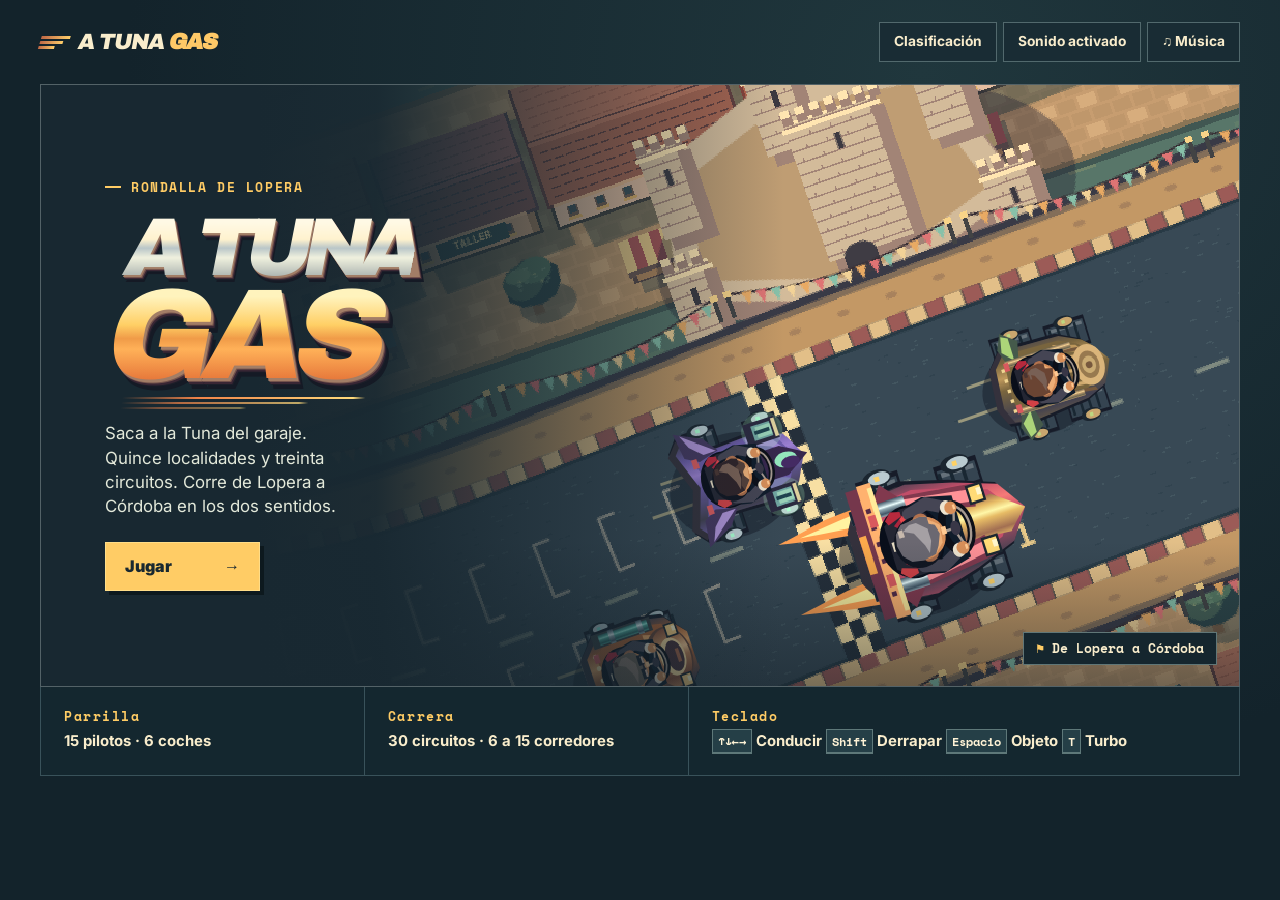
==== index.html @ ddd273cb "Publish A Tuna Gas 1.2" ====
<!doctype html>
<html lang="es">
<head>
  <meta charset="utf-8">
  <meta name="viewport" content="width=device-width, initial-scale=1">
  <meta name="theme-color" content="#14272f">
  <meta name="description" content="Carreras de la Tuna en 30 circuitos. Corre en los dos sentidos y guarda tus mejores tiempos.">
  <meta property="og:title" content="A Tuna Gas">
  <meta property="og:description" content="30 circuitos de la Tuna en 15 localidades. Compite por el mejor tiempo.">
  <meta property="og:image" content="https://atunagas.aquiestalatuna.es/promocion/final/a-tuna-gas-horizontal.webp">
  <meta name="twitter:card" content="summary_large_image">
  <title>A Tuna Gas 1.2 · Carreras de la Rondalla de Lopera</title>
  <link rel="stylesheet" href="interfaz/estilos.css">
  <link rel="stylesheet" href="interfaz/marca.css">
  <link rel="stylesheet" href="interfaz/secuencias.css">
  <link rel="stylesheet" href="interfaz/version-1.1.css">
  <link rel="stylesheet" href="interfaz/version-1.2.css">
  <script>globalThis.ATunaGas = {};</script>
  <script defer src="personajes/catalogo.js"></script>
  <script defer src="vehiculos/catalogo.js"></script>
  <script defer src="circuitos/trazado.js"></script>
  <script defer src="circuitos/lopera.js"></script>
  <script defer src="circuitos/arjona.js"></script>
  <script defer src="circuitos/banos.js"></script>
  <script defer src="circuitos/poblaciones.js"></script>
  <script defer src="circuitos/ampliacion-1.1.js"></script>
  <script defer src="circuitos/catalogo.js"></script>
  <script defer src="personajes/encuadres.js"></script>
  <script defer src="personajes/conduccion.js"></script>
  <script defer src="vehiculos/dibujo.js"></script>
  <script defer src="vehiculos/efectos.js"></script>
  <script defer src="circuitos/escenarios.js"></script>
  <script defer src="circuitos/monumentos.js"></script>
  <script defer src="sonidos/audio.js"></script>
  <script defer src="musica/reproductor.js"></script>
  <script defer src="objetos/pista.js"></script>
  <script defer src="juego/carrera.js"></script>
  <script defer src="circuitos/dibujo.js"></script>
  <script defer src="animaciones/atlas.js"></script>
  <script defer src="animaciones/escenas.js"></script>
  <script defer src="juego/repeticion.js"></script>
  <script defer src="clasificaciones/config.js"></script>
  <script defer src="clasificaciones/pantalla.js"></script>
  <script defer src="interfaz/app.js"></script>
</head>
<body>
  <div class="shell">
    <header class="bar">
      <button class="brand" id="home-button" aria-label="A Tuna Gas, volver al inicio">
        <span class="brand-mark" aria-hidden="true"><i></i><i></i><i></i></span><span class="brand-name">A TUNA <b>GAS</b></span>
      </button>
      <div class="audio-actions"><button id="ranking-button" class="quiet">Clasificación</button><button id="sound" class="quiet" aria-pressed="true">Sonido activado</button><button id="music-button" class="quiet" aria-pressed="true">♫ Música</button></div>
    </header>
    <audio id="music-main" preload="metadata" aria-hidden="true"></audio>
    <audio id="music-turbo" preload="auto" aria-hidden="true"></audio>
    <main>
      <section id="home">
        <div class="hero">
          <canvas id="cover" width="960" height="640" aria-hidden="true"></canvas>
          <div class="hero-content">
            <p class="overline"><span></span> RONDALLA DE LOPERA</p>
            <h1 class="hero-title" aria-label="A Tuna Gas">
              <span class="logo-line logo-top" data-lettering="A TUNA" aria-hidden="true"><span class="logo-fill">A TUNA</span></span>
              <span class="logo-line logo-bottom" data-lettering="GAS" aria-hidden="true"><span class="logo-fill">GAS</span></span>
              <span class="logo-stripes" aria-hidden="true"><i></i><i></i><i></i></span>
            </h1>
            <p class="hero-description">Saca a la Tuna del garaje. Quince localidades y treinta circuitos. Corre de Lopera a Córdoba en los dos sentidos.</p>
            <button class="primary" id="play">Jugar <span aria-hidden="true">→</span></button>
          </div>
          <div class="hero-caption"><span aria-hidden="true">⚑</span> De Lopera a Córdoba</div>
        </div>
        <div class="home-foot">
          <div><span class="info-label">Parrilla</span><strong>15 pilotos · 6 coches</strong></div>
          <div><span class="info-label">Carrera</span><strong>30 circuitos · 6 a 15 corredores</strong></div>
          <div class="keys"><span class="info-label">Teclado</span><strong><kbd>↑↓←→</kbd> Conducir <kbd>Shift</kbd> Derrapar <kbd>Espacio</kbd> Objeto <kbd>T</kbd> Turbo</strong></div>
        </div>
      </section>
      <section id="select" class="selection panel" hidden>
        <nav id="steps" class="steps" aria-label="Pasos de preparación">
          <button data-step="drivers">Piloto</button><button data-step="vehicles">Vehículo</button><button data-step="circuits">Circuito</button><button data-step="grid">Parrilla</button>
        </nav>
        <div class="screen-title"><h2 id="selection-title" tabindex="-1"></h2><p id="selection-note"></p></div>
        <div class="choices" id="choices"></div>
        <div class="selection-actions">
          <button class="quiet" id="back">← Volver</button><button class="primary" id="next">Continuar</button>
        </div>
      </section>
      <section id="loading" class="loading-screen panel" hidden aria-live="polite">
        <div class="brand-name">A TUNA <b>GAS</b></div>
        <h2 id="loading-title" tabindex="-1">Cargando la carrera</h2>
        <p id="loading-note"></p>
      </section>
      <section id="intro" class="starting-grid panel" hidden aria-labelledby="intro-title">
        <div class="sequence-header">
          <h2 id="intro-title" tabindex="-1">Parrilla de salida</h2>
          <button id="skip-intro" class="quiet">Ir a la cuenta atrás</button>
        </div>
        <div class="sequence-stage">
          <canvas id="intro-canvas" width="900" height="345" aria-label="Presentación de los corredores sentados en sus coches"></canvas>
          <div class="sequence-name" aria-live="polite"><strong id="intro-pilot"></strong><span id="intro-car"></span></div>
        </div>
        <ol class="lineup" id="lineup" aria-label="Participantes"></ol>
      </section>
      <section id="race" class="race-screen" hidden aria-label="Carrera">
        <div class="race-heading"><h2 id="race-title">Gran Premio de Lopera</h2><button class="quiet" id="pause">Pausar</button></div>
        <div class="viewport">
          <canvas id="track" width="960" height="560" aria-label="Vista aérea de la carrera"></canvas>
          <div class="dash" aria-label="Marcadores de carrera">
            <div><span>Puesto</span><b id="place">—</b></div><div><span>Vuelta</span><b id="lap">1/3</b></div>
            <div><span>Tiempo</span><b id="time">0:00.00</b></div>
            <div><span>Rapidez</span><b id="speed">0 km/h</b></div>
          </div>
          <canvas id="minimap" width="132" height="92" aria-label="Mapa del circuito"></canvas>
          <div class="countdown" id="countdown" aria-live="polite"></div>
          <div class="race-message" id="race-message" role="status"></div>
          <div class="inventory">
            <div class="item-slot"><span>Objeto</span><b id="item">—</b></div>
            <div class="item-slot" id="turbo-slot" title="Botellín Cruzcampo"><canvas id="bottle-icon" width="23" height="33" aria-hidden="true"></canvas><div><span>Botellín</span><br><b id="turbo-status">—</b></div></div>
          </div>
          <div class="pause-layer" id="pause-layer" hidden><h2>Carrera en pausa</h2><button class="primary" id="resume">Continuar</button><button class="quiet" id="quit">Volver a la parrilla</button></div>
        </div>
        <div class="touch" id="touch" aria-label="Mandos táctiles">
          <div class="touch-group"><button data-control="left" aria-label="Girar a la izquierda">←</button><button data-control="right" aria-label="Girar a la derecha">→</button></div>
          <div class="touch-group"><button data-control="item" aria-label="Usar objeto">Objeto</button><button data-control="turbo" aria-label="Activar turbo">Turbo</button><button data-control="drift">Derrape</button><button data-control="brake">Freno</button><button data-control="gas">Acelerar</button></div>
        </div>
        <p class="race-help">Flechas o WASD para conducir · Shift para derrapar · Espacio para usar objetos · T para el turbo · Esc para pausar</p>
      </section>
      <section id="results" class="results panel" hidden>
        <div class="screen-title"><p class="overline">A TUNA GAS · RESULTADOS</p><h2 id="result-title" tabindex="-1"></h2><p id="result-note"></p></div>
        <div class="save-score">
          <form id="time-form" hidden>
            <label for="time-name">Nombre en la clasificación</label>
            <div><input id="time-name" name="nickname" autocomplete="nickname" inputmode="text" minlength="2" maxlength="24" required>
            <button id="save-time" class="primary" type="submit">Guardar tiempo</button></div>
          </form>
          <p id="save-status" role="status"></p>
          <button id="route-ranking" type="button" class="quiet">Ver tiempos de este circuito</button>
        </div>
        <figure class="podium">
          <canvas id="podium-canvas" width="900" height="365" aria-label="Podio animado de los tres primeros clasificados"></canvas>
          <figcaption class="podium-names" id="podium-names"></figcaption>
        </figure>
        <ol id="standing"></ol>
        <div class="selection-actions"><button id="change" class="quiet">Cambiar combinación</button><button id="replay" class="primary">Repetir carrera <span aria-hidden="true">→</span></button></div>
      </section>
      <section id="ranking" class="panel" hidden aria-labelledby="ranking-title">
        <div class="screen-title"><h2 id="ranking-title" tabindex="-1">Clasificación</h2><p>Mejores tiempos de la Tuna</p></div>
        <div class="ranking-filters">
          <label>Localidad<select id="filter-town"><option value="">Todas las localidades</option></select></label>
          <label>Circuito<select id="filter-track"><option value="">Todos los circuitos</option></select></label>
          <button class="quiet" id="ranking-refresh" type="button">Actualizar</button>
        </div>
        <p class="ranking-status" id="ranking-status" role="status"></p>
        <div class="ranking-scroll"><table class="ranking-table">
          <thead><tr><th scope="col">Puesto</th><th scope="col">Jugador</th><th scope="col">Tiempo</th><th scope="col">Circuito</th><th scope="col">Piloto</th><th scope="col">Coche</th><th scope="col">Fecha</th></tr></thead>
          <tbody id="ranking-body"></tbody>
        </table></div>
        <div class="selection-actions"><button id="ranking-back" class="quiet" type="button">← Volver</button></div>
      </section>
    </main>
  </div>
</body>
</html>
---- interfaz/estilos.css ----
@font-face {
  font-family: "Archivo Black";
  src: url("fuentes/archivo-black-400.woff2") format("woff2");
  font-weight: 400;
  font-display: swap;
}
@font-face {
  font-family: "Inter";
  src: url("fuentes/inter-400-900.woff2") format("woff2");
  font-weight: 400 900;
  font-display: swap;
}
@font-face {
  font-family: "Space Mono";
  src: url("fuentes/space-mono-400.woff2") format("woff2");
  font-weight: 400;
  font-display: swap;
}
@font-face {
  font-family: "Space Mono";
  src: url("fuentes/space-mono-700.woff2") format("woff2");
  font-weight: 700;
  font-display: swap;
}
:root {
  color-scheme: dark;
  --base: #13232b;
  --panel: #192d35;
  --ink: #f9edcc;
  --muted: #b9c8c0;
  --line: #39525a;
  --gold: #ffcc65;
  --dark: #152731;
  --display: "Archivo Black", sans-serif;
  --mono: "Space Mono", monospace;
}
* { box-sizing: border-box; }
[hidden] { display: none !important; }
body {
  margin: 0;
  background: radial-gradient(ellipse at 72% 8%, #20373d 0%, var(--base) 61%);
  color: var(--ink);
  font: 1rem/1.45 Inter, sans-serif;
  min-height: 100vh;
}
button { cursor: pointer; font: inherit; color: inherit; }
button:focus-visible { outline: 3px solid #98f4df; outline-offset: 4px; }
.shell { width: min(100% - 80px, 1312px); margin-inline: auto; padding-bottom: 44px; }
.bar { min-height: 84px; display: flex; align-items: center; justify-content: space-between; gap: 14px; }
.brand { display: inline-flex; align-items: center; gap: 11px; padding: 5px 0; background: none; border: 0; font: 900 1.45rem/1 var(--display); letter-spacing: -.055em; }
.brand b { color: var(--gold); }
.quiet { display: inline-flex; gap: 8px; align-items: center; justify-content: center; border: 1px solid #52696d; background: #192c34; padding: 9px 14px; font-size: .86rem; font-weight: 700; }
.quiet:hover { background: #314953; }
.primary { display: inline-flex; align-items: center; justify-content: space-between; gap: 32px; background: var(--gold); border: 1px solid #ffdd88; color: #192830; box-shadow: 4px 4px 0 #0d191e; padding: 12px 19px; min-height: 49px; font-weight: 900; font-size: 1rem; }
.primary:hover { background: #ffe49f; }
.primary:active { transform: translate(2px, 2px); box-shadow: 2px 2px 0 #0d191e; }
.hero { min-height: clamp(488px, 67vh, 650px); isolation: isolate; overflow: hidden; position: relative; display: flex; align-items: center; border: 1px solid #536267; background: #29434a; }
.hero canvas { position: absolute; inset: 0 0 0 auto; width: 83%; height: 100%; object-fit: cover; image-rendering: pixelated; z-index: -2; }
.hero::after { content: ""; position: absolute; inset: 0; z-index: -1; background: linear-gradient(90deg, #182831 18%, #182831f7 28%, #18283193 42%, #18283100 62%), linear-gradient(0deg, #111e2680, transparent 24%); }
.hero-content { padding: clamp(26px, 5vw, 72px); }
.overline, .info-label { font: 700 .82rem/1.1 var(--mono); letter-spacing: .12em; color: var(--gold); }
.overline { display: flex; align-items: center; gap: 10px; margin: 0 0 20px; }
.overline span { width: 16px; height: 2px; background: var(--gold); }
h1, h2, p { margin-top: 0; }
.hero-description { font-size: clamp(1.05rem, 1.3vw, 1.25rem); color: #e3e9da; max-width: 245px; margin-bottom: 23px; }
.hero-content .primary { min-width: 155px; }
.hero-caption { position: absolute; bottom: 21px; right: 22px; background: #15262e; border: 1px solid #607677; padding: 7px 12px; font: 700 .84rem/1.3 var(--mono); }
.hero-caption span { color: var(--gold); }
.home-foot { display: grid; grid-template-columns: 1fr 1fr 1.7fr; border: 1px solid var(--line); border-top: 0; background: #14272f; }
.home-foot > div { display: grid; align-content: center; gap: 8px; min-height: 88px; padding: 12px 23px; border-right: 1px solid var(--line); }
.home-foot > div:last-child { border-right: 0; }
.home-foot strong { font-size: .93rem; }
kbd { padding: 2px 5px; background: #253f47; border: 1px solid #5e7879; border-bottom-width: 2px; font: 700 .77rem var(--mono); color: #fff3d6; white-space: nowrap; }
.panel { border: 1px solid var(--line); background: #172c33; }
.steps { display: flex; gap: 2px; border-bottom: 1px solid var(--line); background: var(--base); }
.steps button { min-width: 112px; background: none; padding: 14px 22px; border: 0; color: var(--muted); font: 700 .86rem var(--mono); }
.steps button[aria-current="step"] { color: var(--gold); background: var(--panel); box-shadow: inset 0 -3px var(--gold); }
.steps button:disabled { opacity: .48; cursor: default; }
.screen-title { padding: 25px 28px 12px; }
.screen-title h2, .pause-layer h2 { font: 900 clamp(1.8rem, 4vw, 3.35rem)/1 var(--display); letter-spacing: -.055em; margin-bottom: 10px; }
.screen-title p { color: var(--muted); margin-bottom: 10px; }
.choices { display: grid; grid-template-columns: repeat(4, minmax(0, 1fr)); padding: 0 28px 24px; gap: 12px; }
.choice { text-align: left; border: 1px solid #49626a; background: #1e3640; padding: 0; min-width: 0; position: relative; }
.choice:hover { border-color: #a2bfbf; }
.choice[aria-pressed="true"] { border-color: var(--gold); box-shadow: inset 0 0 0 1px var(--gold); }
.art { display: flex; justify-content: center; align-items: flex-end; height: 93px; overflow: hidden; background: linear-gradient(155deg, #43555a, #29414a); border-bottom: 1px solid #49626a; }
.art img { display: block; height: 151px; width: auto; transform: translateY(60px); image-rendering: pixelated; }
.choice-copy { display: block; padding: 10px 12px; }
.choice-name { display: block; font-weight: 850; line-height: 1.16; }
.choice-role { display: block; color: var(--muted); font: .75rem var(--mono); margin-top: 5px; }
.selected-mark { display: none; position: absolute; right: 6px; top: 6px; background: var(--gold); color: var(--dark); font: 900 .92rem/1 var(--mono); padding: 4px 6px; }
.choice[aria-pressed="true"] .selected-mark { display: block; }
.choices.vehicle-list { grid-template-columns: repeat(3, minmax(0, 1fr)); }
.kart-art { align-items: center; height: 126px; background: repeating-linear-gradient(125deg, #27414a 0 36px, #2d4750 36px 72px); }
.kart-art canvas { width: 172px; max-width: 100%; object-fit: contain; image-rendering: pixelated; }
.stats { display: flex; flex-direction: column; gap: 6px; padding: 0 12px 12px; }
.stat { display: grid; grid-template-columns: 1fr minmax(34px, 37%) 15px; gap: 7px; align-items: center; font: .74rem var(--mono); }
.stat meter { width: 100%; height: 10px; accent-color: var(--gold); }
.stat meter::-webkit-meter-optimum-value { background: var(--gold); }
.selection-actions { display: flex; justify-content: space-between; gap: 12px; margin-top: 0; padding: 16px 28px; border-top: 1px solid var(--line); background: #14272e; }
.choices.grid-preview { display: grid; grid-template-columns: minmax(240px, 1fr) minmax(200px, .8fr); }
.combination-card { position: relative; background: repeating-linear-gradient(124deg, #233d47 0 41px, #294752 41px 82px); display: grid; place-items: center; min-height: 250px; border: 1px solid var(--line); }
.combination-card canvas { width: min(93%, 350px); image-rendering: pixelated; }
.combination-details { padding: 21px; border: 1px solid var(--line); }
.combination-details h3 { margin: 0 0 6px; font-size: 1.3rem; }
.combination-details .stats { padding: 0; width: min(100%, 290px); }
.combination-details p { color: var(--muted); margin-bottom: 11px; }
.race-heading { display: flex; align-items: center; justify-content: space-between; gap: 12px; padding-bottom: 10px; }
.race-heading h2 { margin: 0; font-size: clamp(1.0rem, 3vw, 1.6rem); }
.viewport { position: relative; isolation: isolate; overflow: hidden; border: 1px solid #627d7a; background: #304f44; }
#track { width: 100%; height: min(53vw, max(285px, calc(100dvh - 173px)), 700px); display: block; image-rendering: pixelated; }
.dash { position: absolute; inset: 12px auto auto 12px; display: flex; gap: 2px; }
.dash div, .item-slot { background: #152830ed; border: 1px solid #798382; padding: 6px 10px; display: grid; }
.dash span, .item-slot span { color: #c9d6cf; font: 700 .69rem var(--mono); text-transform: uppercase; }
.dash b, .item-slot b { color: var(--gold); font: 700 1.15rem/1.12 var(--mono); white-space: nowrap; }
#minimap { position: absolute; right: 12px; top: 12px; background: #152830e8; border: 1px solid #798382; width: min(16%, 132px); height: auto; }
.item-slot { position: absolute; right: 12px; bottom: 12px; }
.countdown { position: absolute; inset: 0; display: grid; place-items: center; pointer-events: none; font: 900 clamp(2.6rem, 8vw, 7rem)/1 var(--display); color: var(--gold); text-shadow: 4px 5px #17282e; }
.race-message { position: absolute; bottom: 18px; left: 12px; background: #152830ee; padding: 5px 9px; color: #ffe39e; font: 700 .9rem var(--mono); pointer-events: none; }
.race-message:empty { display: none; }
.pause-layer { position: absolute; inset: 0; background: #13262ed9; display: grid; align-content: center; justify-items: center; gap: 12px; z-index: 1; padding: 12px; }
.pause-layer h2 { margin: 0; text-align: center; }
.race-help { text-align: center; padding-top: 11px; color: var(--muted); font-size: .85rem; }
.touch { display: none; }
.results #standing { display: grid; list-style: none; padding: 0 28px 20px; margin: 0; gap: 5px; }
#standing li { display: grid; grid-template-columns: 45px 1fr 1fr auto; align-items: center; gap: 8px; padding: 10px 14px; background: #233e47; border: 1px solid #496069; }
#standing li.you { border-color: var(--gold); }
#standing li span:first-child { color: var(--gold); font: 700 1.05rem var(--mono); }
#standing li span:nth-last-child(2) { color: var(--muted); }
#standing time, #standing li span:last-child { font: .86rem var(--mono); }
@media (max-width: 800px) {
  .shell { width: calc(100% - 32px); }
  .hero canvas { width: 100%; object-position: 60% center; }
  .hero::after { background: linear-gradient(90deg, #182831f5 14%, #182831bf 32%, #18283100 100%), linear-gradient(0deg, #111e26a0, transparent 26%); }
  .home-foot { grid-template-columns: 1fr 1fr; }
  .home-foot > div:nth-child(2) { border-right: 0; }
  .home-foot .keys { grid-column: span 2; border-top: 1px solid var(--line); min-height: 65px; }
  .choices { grid-template-columns: repeat(3, minmax(0, 1fr)); }
  .choices.vehicle-list { grid-template-columns: repeat(2, minmax(0, 1fr)); }
}
@media (max-width: 570px) {
  .shell { width: calc(100% - 20px); }
  .bar { min-height: 61px; }
  .brand { font-size: 1.17rem; }
  .hero { min-height: 510px; align-items: flex-end; }
  .hero-content { padding: 23px 22px 57px; }
  .hero canvas { height: 100%; object-position: 69% 50%; }
  .hero::after { background: linear-gradient(0deg, #182831 5%, #182831ec 33%, #18283110 86%); }
  .hero-caption { bottom: 10px; right: 11px; font-size: .72rem; }
  .home-foot > div { min-height: 67px; padding: 11px 13px; }
  .home-foot strong { font-size: .81rem; }
  .home-foot .keys { display: none; }
  .steps button { min-width: 0; flex: 1; padding: 13px 8px; }
  .screen-title, .selection-actions { padding-left: 12px; padding-right: 12px; }
  .choices, .results #standing { padding-left: 12px; padding-right: 12px; }
  .choices { grid-template-columns: repeat(2, minmax(0, 1fr)); gap: 8px; }
  .choices.grid-preview { grid-template-columns: 1fr; }
  .art { height: 77px; }
  .kart-art { height: 80px; }
  .selection-actions .primary { gap: 9px; }
  .dash { top: 5px; left: 5px; }
  .dash div, .item-slot { padding: 3px 5px; }
  .dash span, .item-slot span { font-size: .55rem; }
  .dash b, .item-slot b { font-size: .77rem; }
  #minimap { right: 5px; top: 5px; }
  .item-slot { right: 5px; bottom: 5px; }
  .race-message { bottom: 5px; left: 5px; font-size: .65rem; }
  .viewport #track { height: max(230px, calc(100dvh - 238px)); object-fit: fill; }
  #standing li { grid-template-columns: 24px 1fr auto; padding: 8px; font-size: .82rem; }
  #standing li span:nth-child(3) { display: none; }
}
@media (pointer: coarse), (max-width: 700px) {
  .touch { display: flex; flex-wrap: wrap; justify-content: space-between; gap: 6px; margin-top: 9px; }
  .touch-group { display: flex; gap: 4px; }
  .touch button { min-width: 40px; min-height: 46px; padding: 4px 6px; font-size: .76rem; font-weight: 800; background: #233f48; border: 1px solid #698183; touch-action: none; user-select: none; }
  .touch button[data-control="gas"] { background: var(--gold); color: var(--dark); }
  .touch button.active { filter: brightness(1.35); }
  .race-help { display: none; }
}
@media (prefers-reduced-motion: reduce) { *, *::before, *::after { scroll-behavior: auto !important; } }
---- interfaz/marca.css ----
:root {
  --brand-metal: linear-gradient(180deg,#fff9e5 12%,#fff2ce 38%,#b9c6c8 51%,#f0f1de 65%,#9ea7a7 100%);
  --brand-fire: linear-gradient(180deg,#fff3bd 12%,#ffcf65 39%,#f09b48 52%,#ffb158 62%,#e57539 93%);
}
.brand { gap: 9px; font: 400 1.38rem/1 var(--display); white-space: nowrap; }
.brand-name { transform: skewX(-10deg); }
.brand b { color: #ffc967; }
.brand-mark { width: 29px; height: 22px; transform: skewX(-17deg); display: grid; align-content: center; gap: 2px; }
.brand-mark i { width: 100%; height: 3px; background: linear-gradient(90deg,#be6745,#ffcf6a); }
.brand-mark i:nth-child(2) { width: 78%; }
.brand-mark i:nth-child(3) { width: 56%; }
.hero-title {
  position: relative; isolation: isolate; width: max-content; color: #fff3d6;
  font: 400 clamp(4.8rem, 10vw, 10rem)/.77 var(--display); letter-spacing: -.078em;
  line-height: .82; margin: 0 0 32px; text-shadow: none; transform: skewX(-11deg);
}
.hero-title .logo-line { display: block; position: relative; isolation: isolate; }
.hero-title .logo-line::after {
  content: attr(data-lettering); position: absolute; inset: 0; z-index: 0; color: transparent;
  text-shadow: .017em .02em #a27d66,.03em .035em #73524c,.044em .049em #392634,.052em .055em #1c1e29,.073em .084em #151a25;
}
.hero-title .logo-top { font-size: .64em; margin: 0 0 .035em .13em; }
.hero-title .logo-bottom { margin-left: .085em; color: #ffbc58; }
.logo-fill { display: block; position: relative; z-index: 1; background: var(--brand-metal); background-clip: text; color: transparent; }
.logo-bottom .logo-fill { background-image: var(--brand-fire); }
.logo-stripes { position: absolute; display: grid; gap: 3px; left: .28em; bottom: -.158em; width: 81%; }
.logo-stripes i { height: 2px; background: linear-gradient(90deg,#e5753800,#f08348 31%,#ffda7b 95%,#ffda7b00); }
.logo-stripes i + i { width: 77%; opacity: .72; }
.logo-stripes i + i + i { width: 52%; opacity: .45; }
.choices.circuit-list { grid-template-columns: repeat(3, minmax(0,1fr)); }
.circuit-art { display: block; width: 100%; height: auto; aspect-ratio: 8 / 5; object-fit: cover; image-rendering: pixelated; }
.circuit-map { position: absolute; width: 35%; min-width: 58px; height: auto; top: 8px; left: 8px; border: 1px solid #ffd68f85; image-rendering: auto; }
.circuit-card .choice-copy { min-height: 118px; padding: 13px 13px 16px; }
.circuit-card .choice-name { font-size: clamp(.92rem, 1.7vw, 1.34rem); }
.circuit-card .choice-role { line-height: 1.5; }
.circuit-info { color: var(--gold); display: block; font: 700 .67rem/1.45 var(--mono); margin-top: 7px; }
.loading-screen {
  display: grid; place-content: center; justify-items: center; min-height: min(65vh,555px); padding: 26px;
  background: radial-gradient(ellipse at 63% 54%, #394349, #182a32 64%); text-align: center;
}
.loading-screen .brand-name { color: var(--ink); font: 400 clamp(2rem,8vw,5.1rem)/.99 var(--display); letter-spacing: -.07em; margin-bottom: 18px; }
.loading-screen h2 { margin: 0 0 12px; }
.loading-screen p { color: var(--muted); margin-bottom: 0; }
.kart-art { background: radial-gradient(ellipse at 50% 44%,#425763,#27414a 61%,#20363f); }
.kart-art canvas { width: 196px; }
@media (max-width: 800px) {
  .choices.circuit-list { grid-template-columns: 1fr 1fr; }
}
@media (max-width: 570px) {
  .brand { font-size: 1.17rem; }
  .brand-mark { width: 23px; }
  .steps button { font-size: .73rem; }
  .hero-title { margin-bottom: 28px; }
  .choices.circuit-list { grid-template-columns: 1fr; }
  .circuit-card .choice-copy { min-height: 0; }
  .circuit-art { aspect-ratio: 2.2; }
}
---- interfaz/secuencias.css ----
.screen-title h2[tabindex='-1']:focus, #intro-title:focus { outline:none; }
.starting-grid { display:grid; gap:14px; padding:22px 26px 20px; }
.sequence-header { display:flex; align-items:center; justify-content:space-between; gap:15px; }
.sequence-header h2 { font:400 clamp(1.35rem,3.5vw,2.5rem)/1.05 var(--display); margin:0; letter-spacing:-.045em; }
.sequence-stage { isolation:isolate; position:relative; background:#14212b; overflow:hidden; border:1px solid #62747b; }
.sequence-stage canvas { display:block; width:100%; max-height:50vh; object-fit:contain; background:#14212b; image-rendering:pixelated; }
.sequence-name { position:absolute; inset:auto auto 12px 12px; padding:7px 11px; background:#162631ee; border-left:3px solid #ffcf76; }
.sequence-name strong { display:block; font-size:clamp(.9rem,3vw,1.75rem); color:#ffdf9a; }
.sequence-name span { font-size:clamp(.69rem,1.7vw,.95rem); color:#d5ddd7; }
.lineup { display:grid; grid-template-columns:repeat(6,minmax(0,1fr)); gap:5px; padding:0; margin:0; list-style:none; }
.lineup li { background:#213942; border:1px solid #536972; padding:6px; font-size:.76rem; min-width:0; overflow-wrap:anywhere; }
.lineup li[aria-current] { border-color:#ffca6c; color:#ffdd92; background:#2d444b; }
.lineup li span { color:#e4b769; padding-right:5px; font-family:var(--mono); }
.podium { margin:0 28px 18px; border:1px solid #58686e; }
.podium canvas { display:block; width:100%; height:auto; image-rendering:pixelated; }
.podium-names { display:grid; grid-template-columns:repeat(3,minmax(0,1fr)); gap:3px; padding:4px; background:#142630; }
.podium-names div { text-align:center; padding:7px 4px; min-width:0; background:#263d45; overflow-wrap:anywhere; }
.podium-names b { color:#f9d289; }
.podium-names span { display:block; color:#d1dcd1; font-size:.74rem; }
@media(max-width:650px){
  .starting-grid{padding:12px;gap:8px;}
  .sequence-name{inset:auto auto 5px 5px;padding:3px 7px;}
  .lineup{grid-template-columns:repeat(3,minmax(0,1fr));}
  .podium{margin:0 12px 12px;}
  .podium-names b{font-size:.78rem;}
  .podium-names span{font-size:.65rem;}
}
---- interfaz/version-1.1.css ----
.bar .audio-actions { display:flex; flex-wrap:wrap; justify-content:flex-end; gap:6px; }
.choices.grid-preview { grid-template-columns:minmax(0,1.55fr) minmax(220px,.7fr); align-items:start; }
.grid-details { order:2; display:grid; gap:12px; }
.selection:has(.grid-preview) .selection-actions { position:sticky; bottom:0; z-index:3; }
@media(min-width:721px) { .grid-details {position:sticky;top:12px;} }
.grid-details p { margin-bottom:7px; }
.grid-count { display:grid; gap:5px; margin-bottom:13px; font-weight:800; }
.grid-count select { color:var(--ink); background:#14272e; font:700 .95rem Inter,sans-serif; border:1px solid #758183; padding:9px 10px; }
.grid-lanes { display:grid; grid-template-columns:1fr 1fr; gap:8px; margin:0 0 5px; color:#e7ca93; font:700 .72rem var(--mono); }
.field-grid { list-style:none; padding:0; margin:0; display:grid; grid-template-columns:repeat(2,minmax(0,1fr)); gap:7px; }
.field-card { min-width:0; position:relative; margin:0; background:#223d46; border:1px solid #547177; }
.field-card.personal { border-color:#ffcd72; }
.field-card canvas { display:block; width:100%; height:auto; aspect-ratio:2.22; object-fit:contain; image-rendering:pixelated; }
.field-card b { display:block; padding:5px 8px; font-size:.8rem; color:#fff0ce; overflow-wrap:anywhere; }
.grid-number { position:absolute; top:5px; left:5px; color:#ffcf71; font:700 .77rem var(--mono); background:#16242cd9; padding:3px 5px; }
.lineup { grid-template-columns:repeat(auto-fit,minmax(90px,1fr)); }
.inventory { display:flex; gap:4px; position:absolute; inset:auto 12px 12px auto; }
.inventory .item-slot { position:static; }
#turbo-slot { min-width:92px; grid-template-columns:auto 1fr; column-gap:5px; align-items:center; }
#turbo-slot canvas { width:17px; height:27px; image-rendering:pixelated; }
#turbo-slot[data-ready='true']{border-color:#ffca69;background:#272b32;}
#turbo-slot[data-ready='true'] b{color:#ffdd8b;}
#turbo-slot b{font-size:.83rem;}
.touch button[data-control='turbo'] { background:#9f6a3d; color:#fff4d8; }
@media (max-width:720px){
  .choices.grid-preview { grid-template-columns:1fr; }
  .grid-details{order:-1;}
  .grid-count select{max-width:240px;}
}
@media (max-width:570px){
  .bar .audio-actions .quiet { font-size:.67rem; padding:5px 6px; gap:3px; }
  .inventory { right:5px; bottom:5px; gap:2px; }
  #turbo-slot { min-width:0; gap:2px; }
  #turbo-slot canvas { width:13px; height:19px; }
  #turbo-slot b{font-size:.65rem;}
  #touch { display:grid; grid-template-columns:76px minmax(0,1fr); gap:4px; }
  .touch-group { display:grid; grid-template-columns:repeat(2,minmax(0,1fr)); gap:3px; }
  .touch-group:last-child{grid-template-columns:repeat(5,minmax(0,1fr));}
  .touch button { min-width:0; padding:3px 1px; font-size:clamp(.57rem,2.58vw,.73rem); }
  .lineup { grid-template-columns:repeat(3,minmax(0,1fr)); }
}
---- interfaz/version-1.2.css ----
.choices.circuit-list{display:block;}
.route-modes{display:flex;gap:8px;margin:0 0 15px;}
.route-modes button[aria-pressed=true]{border-color:var(--gold);color:var(--gold);}
.route-cards{display:grid;gap:12px;grid-template-columns:repeat(3,minmax(0,1fr));}
.save-score{margin:0 28px 17px;padding:12px;border:1px solid var(--line);background:#192f38;}
.save-score form label,.ranking-filters label{display:block;font-weight:750;margin-bottom:6px;}
.save-score form > div,.ranking-filters{display:flex;align-items:end;flex-wrap:wrap;gap:9px;}
.save-score input,.ranking-filters select{
  background:#141f28;color:var(--ink);border:1px solid #738587;padding:7px 10px;min-height:46px;font:inherit;
}
.save-score input{min-width:min(210px,100%);max-width:100%;}
.save-score button{min-height:46px;}
#save-status{margin:8px 0;color:var(--gold);}
.ranking-filters,.ranking-status,.ranking-scroll{margin:0 28px 14px;}
.ranking-filters select{display:block;margin-top:5px;max-width:100%;width:220px;}
.ranking-status{color:var(--gold);}
.ranking-status:empty{display:none;}
.ranking-scroll{overflow:auto;}
.ranking-table{border-collapse:collapse;width:100%;min-width:690px;background:#243941;font-size:.87rem;}
.ranking-table th,.ranking-table td{text-align:left;padding:8px 9px;border-bottom:1px solid #52636b;}
.ranking-table th{background:#1b2932;color:#f5cf82;}
.ranking-table td:nth-child(1),.ranking-table td:nth-child(3){font-family:var(--mono);color:#fbe3a5;}
@media (max-width:800px){
  .route-cards{grid-template-columns:repeat(2,minmax(0,1fr));}
  .ranking-filters,.ranking-status,.ranking-scroll,.save-score{margin-left:12px;margin-right:12px;}
}
@media (max-width:570px){
  .route-cards{grid-template-columns:1fr;}
  body:not(.racing) .bar .audio-actions{align-items:center;}
  body:not(.racing) .bar .audio-actions .quiet{min-height:36px;}
  .ranking-filters label{flex:1 1 140px;}
  .ranking-filters select{width:100%;min-width:0;}
  #touch{grid-template-columns:94px minmax(0,1fr);}
  #touch .touch-group:last-child{grid-template-columns:repeat(3,minmax(0,1fr));}
  #touch button{min-height:46px;font-size:.71rem;border-radius:5px;padding:3px;}
  #touch [data-control=gas]{grid-column:span 2;}
  #touch [data-control=left],#touch [data-control=right]{font-size:1.2rem;}
  body.racing #track{height:clamp(240px,calc(100dvh - 244px - env(safe-area-inset-bottom)),750px);}
  body.racing .shell{padding-bottom:max(8px,env(safe-area-inset-bottom));}
  .save-score form > div{align-items:stretch;}
  .save-score input{flex:1;}
}
@media (orientation:landscape) and (max-height:580px) and (pointer:coarse){
  body.racing .bar{display:none;}
  body.racing .shell{width:calc(100% - 14px);padding-top:5px;padding-bottom:5px;}
  body.racing .race-heading{padding-bottom:4px;}
  body.racing .race-heading h2{font-size:.95rem;}
  body.racing .race-heading button{padding:5px 10px;}
  body.racing #track{height:calc(100dvh - 102px - env(safe-area-inset-bottom));}
  body.racing #touch{display:grid;grid-template-columns:minmax(110px,20vw) minmax(280px,46vw);justify-content:space-between;margin-top:5px;}
  body.racing #touch .touch-group{display:grid;grid-template-columns:repeat(2,minmax(0,1fr));gap:5px;}
  body.racing #touch .touch-group:last-child{grid-template-columns:repeat(5,minmax(0,1fr));}
  body.racing #touch [data-control=gas]{grid-column:auto;}
  body.racing #touch button{min-height:46px;font-size:.76rem;}
}
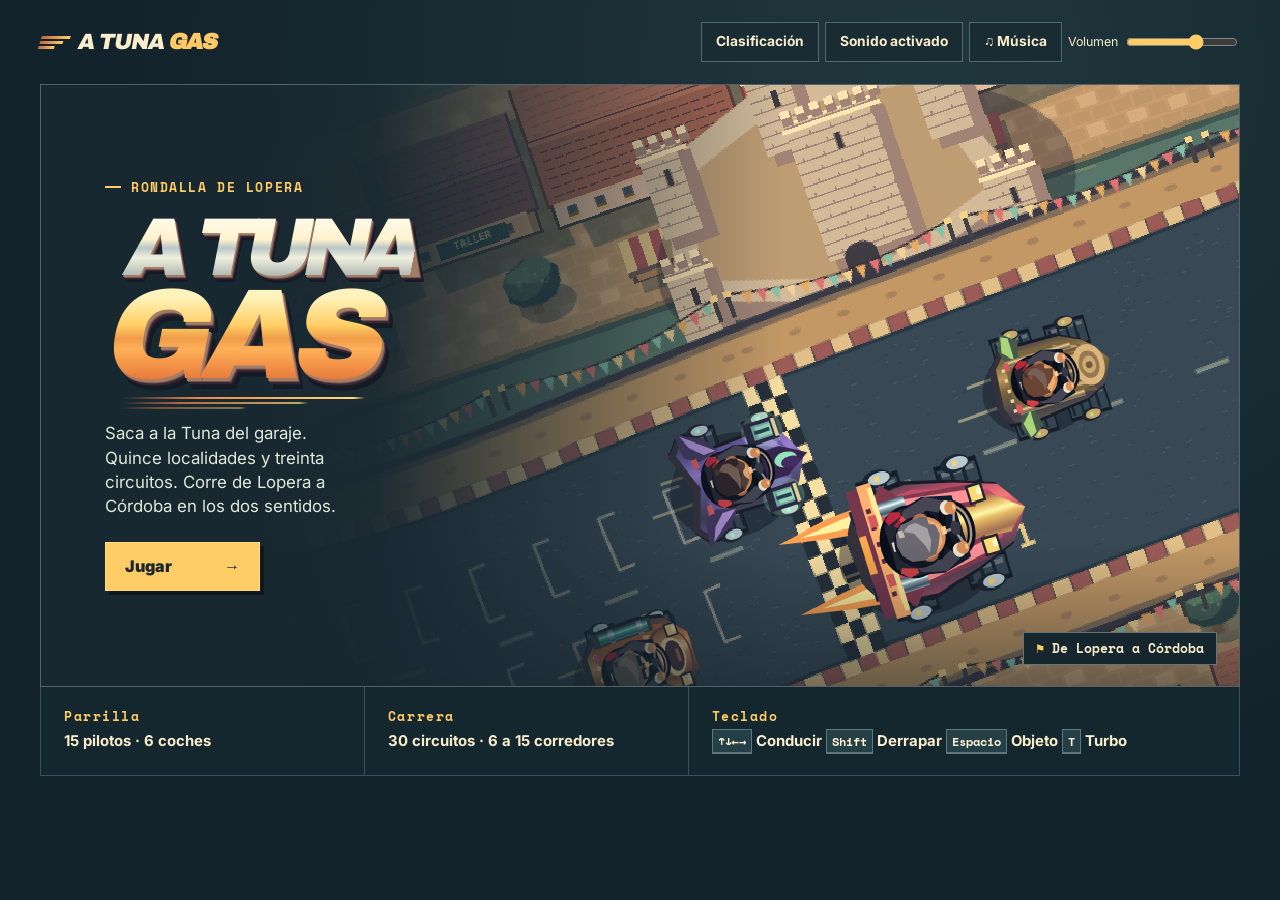
==== commit aeecdbe8: "Completar A Tuna Gas 1.2 con objetos, audio y clasificación pública" ====
--- a/index.html
+++ b/index.html
@@ -49,10 +49,14 @@
       <button class="brand" id="home-button" aria-label="A Tuna Gas, volver al inicio">
         <span class="brand-mark" aria-hidden="true"><i></i><i></i><i></i></span><span class="brand-name">A TUNA <b>GAS</b></span>
       </button>
-      <div class="audio-actions"><button id="ranking-button" class="quiet">Clasificación</button><button id="sound" class="quiet" aria-pressed="true">Sonido activado</button><button id="music-button" class="quiet" aria-pressed="true">♫ Música</button></div>
+      <div class="audio-actions">
+        <button id="ranking-button" class="quiet">Clasificación</button>
+        <button id="sound" class="quiet" aria-pressed="true">Sonido activado</button>
+        <button id="music-button" class="quiet" aria-pressed="true">♫ Música</button>
+        <label class="music-volume">Volumen <input id="music-volume" type="range" min="0" max="100" value="65" aria-label="Volumen de la música"></label>
+      </div>
     </header>
     <audio id="music-main" preload="metadata" aria-hidden="true"></audio>
-    <audio id="music-turbo" preload="auto" aria-hidden="true"></audio>
     <main>
       <section id="home">
         <div class="hero">
@@ -114,7 +118,7 @@
           <div class="countdown" id="countdown" aria-live="polite"></div>
           <div class="race-message" id="race-message" role="status"></div>
           <div class="inventory">
-            <div class="item-slot"><span>Objeto</span><b id="item">—</b></div>
+            <div class="item-slot" id="box-slot"><span>Objeto</span><b id="item">—</b><small id="box-control" hidden>Espacio / Objeto</small></div>
             <div class="item-slot" id="turbo-slot" title="Botellín Cruzcampo"><canvas id="bottle-icon" width="23" height="33" aria-hidden="true"></canvas><div><span>Botellín</span><br><b id="turbo-status">—</b></div></div>
           </div>
           <div class="pause-layer" id="pause-layer" hidden><h2>Carrera en pausa</h2><button class="primary" id="resume">Continuar</button><button class="quiet" id="quit">Volver a la parrilla</button></div>
@@ -128,13 +132,20 @@
       <section id="results" class="results panel" hidden>
         <div class="screen-title"><p class="overline">A TUNA GAS · RESULTADOS</p><h2 id="result-title" tabindex="-1"></h2><p id="result-note"></p></div>
         <div class="save-score">
-          <form id="time-form" hidden>
-            <label for="time-name">Nombre en la clasificación</label>
-            <div><input id="time-name" name="nickname" autocomplete="nickname" inputmode="text" minlength="2" maxlength="24" required>
-            <button id="save-time" class="primary" type="submit">Guardar tiempo</button></div>
-          </form>
           <p id="save-status" role="status"></p>
+          <button id="open-save-time" type="button" class="primary" hidden>Guardar mi tiempo</button>
           <button id="route-ranking" type="button" class="quiet">Ver tiempos de este circuito</button>
+          <dialog id="time-dialog" aria-labelledby="time-dialog-title">
+            <h3 id="time-dialog-title">Guarda tu tiempo</h3>
+            <dl id="time-summary"></dl>
+            <form id="time-form">
+              <label for="time-name">Nombre en la clasificación</label>
+              <input id="time-name" name="nickname" autocomplete="nickname" inputmode="text" minlength="2" maxlength="24" required>
+              <p id="time-error" role="status"></p>
+              <div><button id="close-save-time" class="quiet" type="button">Ahora no</button>
+                <button id="save-time" class="primary" type="submit">Guardar tiempo</button></div>
+            </form>
+          </dialog>
         </div>
         <figure class="podium">
           <canvas id="podium-canvas" width="900" height="365" aria-label="Podio animado de los tres primeros clasificados"></canvas>
@@ -152,10 +163,10 @@
         </div>
         <p class="ranking-status" id="ranking-status" role="status"></p>
         <div class="ranking-scroll"><table class="ranking-table">
-          <thead><tr><th scope="col">Puesto</th><th scope="col">Jugador</th><th scope="col">Tiempo</th><th scope="col">Circuito</th><th scope="col">Piloto</th><th scope="col">Coche</th><th scope="col">Fecha</th></tr></thead>
+          <thead><tr><th scope="col">Puesto</th><th scope="col">Jugador</th><th scope="col">Tiempo</th><th scope="col">Circuito</th><th scope="col">Localidad</th><th scope="col">Sentido</th><th scope="col">Piloto</th><th scope="col">Coche</th><th scope="col">Fecha y hora</th></tr></thead>
           <tbody id="ranking-body"></tbody>
         </table></div>
-        <div class="selection-actions"><button id="ranking-back" class="quiet" type="button">← Volver</button></div>
+        <div class="selection-actions"><button id="ranking-back" class="quiet" type="button">← Volver</button><div class="ranking-pages"><button id="ranking-prev" class="quiet" type="button" disabled>Anterior</button><button id="ranking-next" class="quiet" type="button" disabled>Siguiente</button></div></div>
       </section>
     </main>
   </div>
--- a/interfaz/version-1.2.css
+++ b/interfaz/version-1.2.css
@@ -10,6 +10,22 @@
 }
 .save-score input{min-width:min(210px,100%);max-width:100%;}
 .save-score button{min-height:46px;}
+.music-volume{display:inline-flex;align-items:center;gap:6px;font-size:.78rem;white-space:nowrap;}
+.music-volume input{width:clamp(65px,9vw,112px);accent-color:var(--gold);}
+#box-slot[data-ready=true]{border-color:#ff9e6e;background:#772e39;box-shadow:0 0 0 2px #ffc77a55;}
+#box-control{display:block;color:#ffe3a3;font-size:.68rem;}
+#box-control[hidden]{display:none;}
+#time-dialog{box-sizing:border-box;width:min(460px,calc(100% - 28px));max-height:calc(100dvh - 28px);overflow:auto;
+  color:var(--ink);background:#192f38;border:1px solid #a8916c;border-radius:10px;padding:20px;box-shadow:0 12px 40px #0008;}
+#time-dialog::backdrop{background:#101c26aa;}
+#time-dialog h3{margin:0 0 12px;font-size:1.3rem;}
+#time-dialog dl{display:grid;grid-template-columns:max-content 1fr;gap:5px 15px;margin:0 0 16px;font-size:.9rem;}
+#time-dialog dt{color:#f2cb87;}
+#time-dialog dd{margin:0;}
+#time-dialog input{width:100%;box-sizing:border-box;}
+#time-error{margin:8px 0;color:var(--gold);}
+.ranking-pages{display:flex;flex-wrap:wrap;gap:8px;}
+.ranking-table tr[data-saved=true]{background:#614a33;}
 #save-status{margin:8px 0;color:var(--gold);}
 .ranking-filters,.ranking-status,.ranking-scroll{margin:0 28px 14px;}
 .ranking-filters select{display:block;margin-top:5px;max-width:100%;width:220px;}
